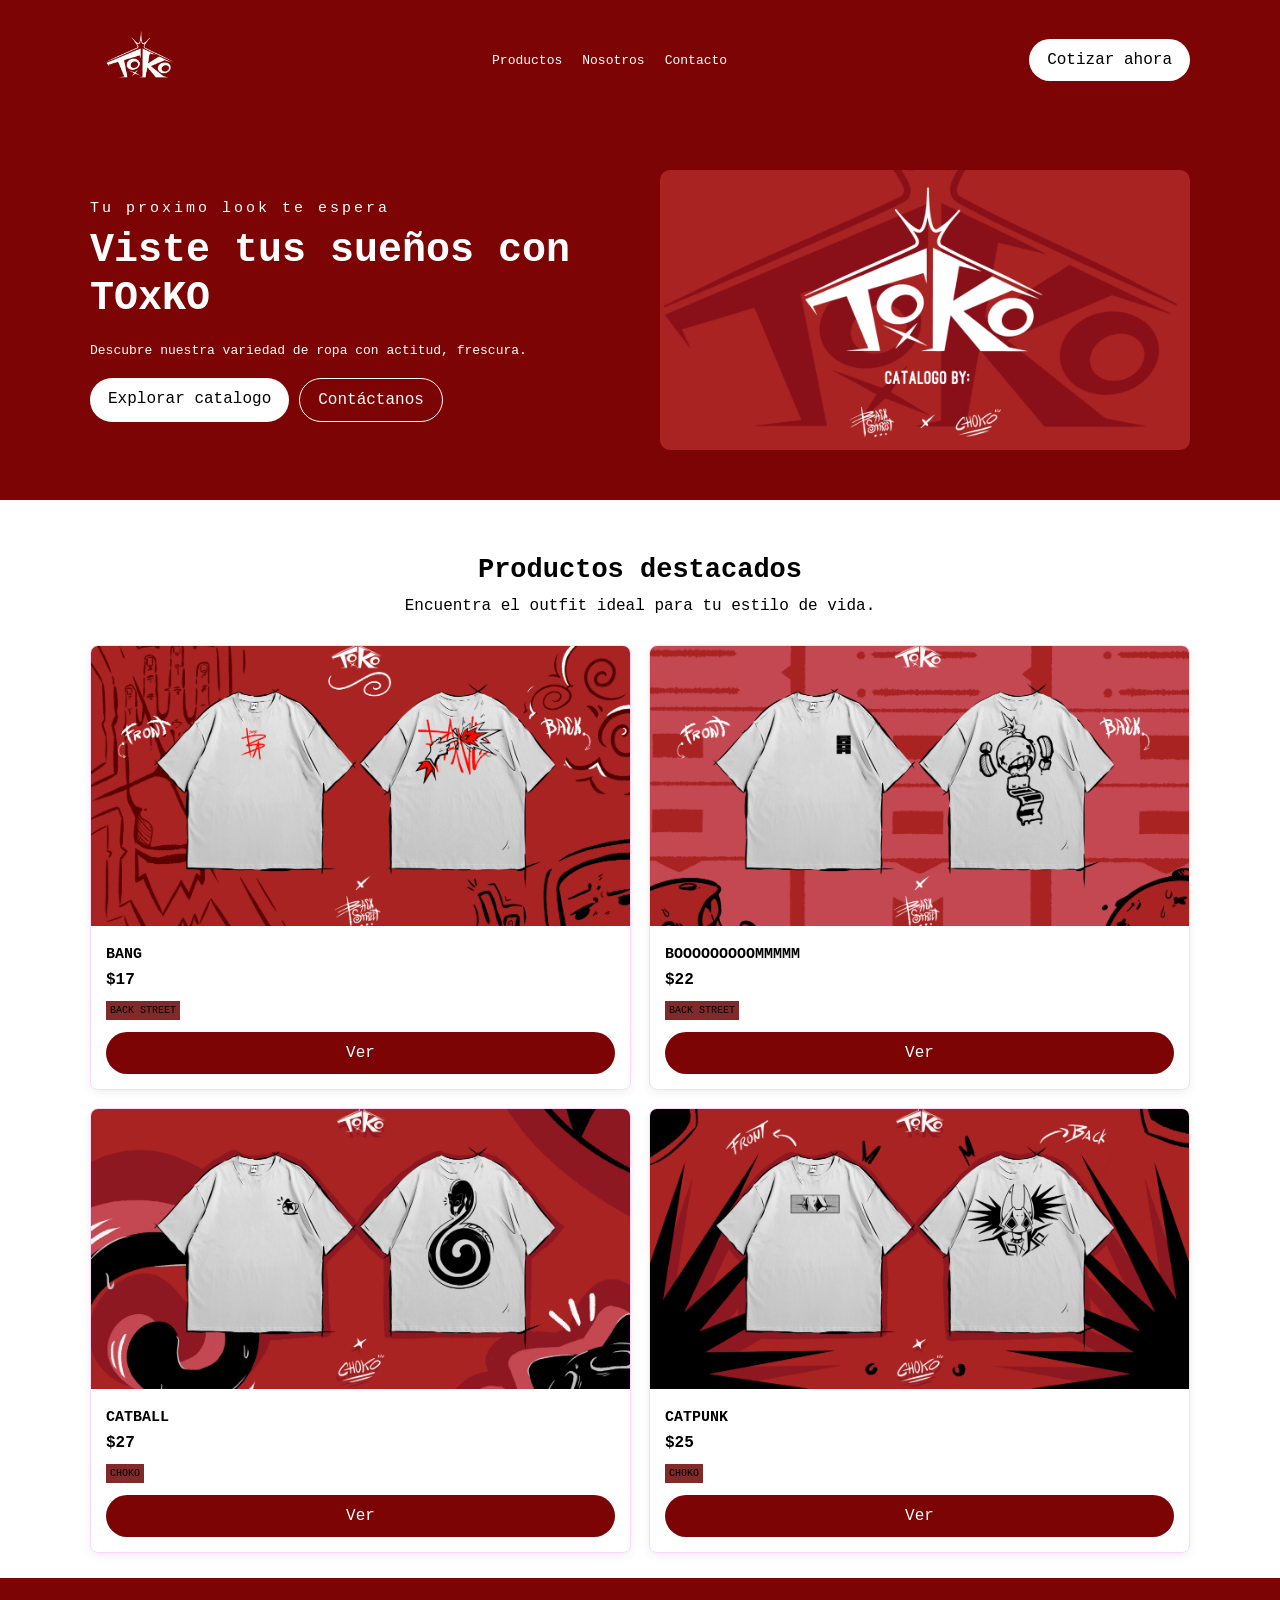
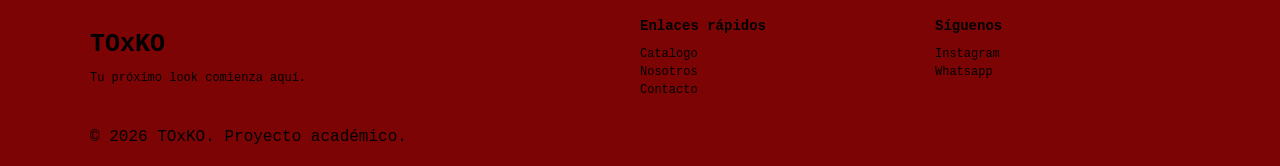
==== index.html @ c7a270e9 "V1.1" ====
<!DOCTYPE html>
<html lang="en">
<head>
    <meta charset="UTF-8">
    <meta name="viewport" content="width=device-width, initial-scale=1.0">
    <title>TOxKO</title>
    <link rel="stylesheet" href="estilos/indexsty.css">
</head>
<body>
    <!DOCTYPE html>
<html lang="es">
<head>
  <meta charset="UTF-8">
  <meta name="viewport" content="width=device-width, initial-scale=1.0">
  <meta name="description" content="AutoElite Motors: encuentra tu próximo vehículo.">
  <title>TOxKO</title>
  <link rel="stylesheet" href="css/styles.css">
</head>
<body>
  <!-- SECCIÓN 1: CABECERA Y NAVEGACIÓN -->
  <header class="encabezado" id="inicio">
    <div class="contenedor encabezado-contenido">
      <a class="marca" href="#inicio" aria-label="ToxKO, inicio">
        <img src="imagenes/Logos/TxK-Photoroom.png" alt="TOxKO" width="48" height="48">
      </a>
      <nav class="navegacion" aria-label="Navegación principal">
        <ul class="menu">
          <li><a href="productos/productos.html">Productos</a></li>
          <li><a href="sobre nosotros/sobren.html">Nosotros</a></li>
          <li><a href="Contactos/form.html">Contacto</a></li>
        </ul>
      </nav>
      <a href="Contactos/form.html" class="boton boton-principal boton-cabecera">Cotizar ahora</a>
    </div>
  </header>

  <main>
    <!-- SECCIÓN 2: PORTADA PRINCIPAL -->
    <section class="hero" aria-labelledby="titulo-principal">
      <div class="contenedor hero-contenido">
        <div class="hero-texto">
          <span class="etiqueta">Tu proximo look te espera</span>
          <h1 id="titulo-principal">Viste tus sueños con TOxKO</h1>
          <p>Descubre nuestra variedad de ropa con actitud, frescura.</p>
          <div class="hero-acciones">
            <a class="boton boton-principal" href="productos/productos.html">Explorar catalogo</a>
            <a class="boton boton-claro" href="Contactos/form.html">Contáctanos</a>
          </div>
        </div>
        <div class="hero-imagen"><img src="imagenes/Logos/Portada.jpg" alt="Productos destacados de TOxKO"></div>
      </div>
    </section>
  </main>

      <!-- SECCIÓN 3: CATÁLOGO DE Productos -->
    <section class="seccion catalogo" id="productos" aria-labelledby="titulo-vehiculos">
      <div class="contenedor">
        <div class="seccion-encabezado">
          <span class="etiqueta">Nuestro inventario</span>
          <h2 id="titulo-productos">Productos destacados</h2>
          <p>Encuentra el outfit ideal para tu estilo de vida.</p>
        </div>
        <div class="productos-grid">
          <article class="productos-card">
            <img src="imagenes/productos/Bang.jpg" alt="Bang" loading="lazy">
            <div class="productos-info">
              <h3>BANG</h3>
              <p class="productos-precio">$17</p>
               <ul class="productos-detalles"><li>BACK STREET</li></ul>
              <a href="productos/productos.html" class="boton boton-secundario">Ver</a>
            </div>
          </article>
          <article class="productos-card">
            <img src="imagenes/productos/BOOOOOOOOOMMMMM.jpg" alt="BOOM" loading="lazy">
            <div class="productos-info">
              <h3>BOOOOOOOOOMMMMM</h3>
              <p class="productos-precio">$22</p>
               <ul class="productos-detalles"><li>BACK STREET</li></ul>
              <a href="productos/productos.html" class="boton boton-secundario">Ver</a>
            </div>
          </article>
          <article class="productos-card">
            <img src="imagenes/productos/CatBall.jpg" alt="CatBall" loading="lazy">
            <div class="productos-info">
              <h3>CATBALL</h3>
              <p class="productos-precio">$27</p>
               <ul class="productos-detalles"><li>CHOKO</li></ul>
              <a href="productos/productos.html" class="boton boton-secundario">Ver</a>
            </div>
          </article>
          <article class="productos-card">
            <img src="imagenes/productos/CatPunk.jpg" alt="CatPunk" loading="lazy">
            <div class="productos-info">
              <h3>CATPUNK</h3>
              <p class="productos-precio">$25</p>
              <ul class="productos-detalles"><li>CHOKO</li></ul>
              <a href="productos/productos.html" class="boton boton-secundario">Ver</a>
            </div>
          </article>
      </div>
    </section>
  </main>
   <!-- SECCIÓN 6: PIE DE PÁGINA -->
  <footer class="pie-pagina">
    <div class="contenedor pie-grid">
      <div><h2>TOxKO</h2><p>Tu próximo look comienza aquí.</p></div>
      <div><h3>Enlaces rápidos</h3><ul><li><a href="productos/productos.html">Catalogo</a></li><li><a href="sobre nosotros/sobren.html">Nosotros</a></li><li><a href="Contactos/form.html">Contacto</a></li></ul></div>
      <div><h3>Síguenos</h3><ul><li><a href="https://www.instagram.com/to_x_ko/" target="_blank" rel="noopener noreferrer">Instagram</a></li><li><a href="https://www.tiktok.com/" target="_blank" rel="noopener noreferrer">Whatsapp</a></li></ul></div>
    </div>
    <div class="contenedor pie-inferior"><p>&copy; 2026 TOxKO. Proyecto académico.</p></div>
  </footer>
</body>
</html>
---- estilos/indexsty.css ----
* {
margin: 0;
padding: 0;
box-sizing: border-box;
}
/*En esta parte modificamos el color de las letras y el tipo de letras
con el body*/
body {
font-family:'Courier New', Courier, monospace;
color: black;
}
/*Aquí modificamos el ancho y maximo de ancho y centramos con el margin
los div con clase contenedor*/
.contenedor {
width: 86%;
max-width: 1100px;
margin: auto;
}
/*Los a no llevan decoración*/
a {
text-decoration: none;
}
/*Cambiamos el ancho de la imagen y el tipo visualizacion*/
img {
max-width: 100%;
display: block;
}
/*El area a mostrar de las class sección*/
.seccion {
padding: 25px 0;
}
/*Cambiamos el color, tamaño y el espacio del texto*/
.etiqueta {
color: white;
font-size: 15px;
letter-spacing: 3px;
}
/*Modificamos el titulo h2*/
h2 {
font-size: 27px;
margin: 12px 0;
}
/*modificamos la manera de ver los botones*/
.boton {
display: inline-block;
padding: 12px 18px;
border-radius: 200px;
font-size: 16px;
text-align: center;
cursor: pointer;
}
/*esto sirve para cuando pases el cursor por encima cambie de color*/
.boton:hover {
background: gray;
}
/* En estas clases personalizamos los colores de los diferentes botones
*/
.boton-principal {
background: white;
color: black;
}
.boton-cabecera {
background-color: white;
}
.boton-claro {
color: white;
border: 1px solid white;
}
.boton-secundario {
background: #7D0404;
color: white;
width: 100%;
}
/*modificamos el encadezado y su contenido*/
.encabezado {
background: #7D0404;
padding: 10px 0;
}
/* Acomodamos el logo y las opciones del menú para que queden en una
misma fila */
.encabezado-contenido {
display: flex;
align-items: center;
justify-content: space-between;
}
/* Definimos el tamaño del logo para que no se vea demasiado grande */
.marca img {
width: 100px;
height: 100px;
object-fit: contain;
}
/* Colocamos las opciones del menú una al lado de otra */
.menu {
display: flex;
gap: 20px;
list-style: none;
}
/* Personalizamos el color y el tamaño de las letras del menú */
.menu a {
color: white;
font-size: 13px;
}
/* Esta es la parte principal de la página, donde colocamos el fondo
rosado */
.hero {
background: #7D0404;
color: white;
padding: 50px 0;
}
/* Dividimos esta sección en dos partes para colocar el texto y la imagen
*/
.hero-contenido {
display: grid;
grid-template-columns: 1fr 1fr;
gap: 40px;
align-items: center;
}
/* Modificamos el tamaño del título principal y el espacio que tiene
alrededor */
.hero-texto h1 {
font-size: 40px;
line-height: 1.2;
margin: 10px 0 20px;
}
.hero-texto p {
font-size: 13px;
margin-bottom: 20px;
}
/* Colocamos los botones uno al lado del otro */
.hero-acciones {
display: flex;
gap: 10px;
}
.hero-imagen img {
width: 100%;
height: 280px;
object-fit: cover;
border-radius: 10px;
}
.seccion-encabezado {
text-align: center;
margin-bottom: 30px;
}
.productos-grid {
display: grid;
grid-template-columns: repeat(2,1fr);
gap: 18px;
}

.pie-pagina {
background: #7D0404;
color: rgb(0, 0, 0);
padding: 40px 0 20px;
}
.pie-grid {
display: grid;
grid-template-columns: 2fr 1fr 1fr;
gap: 40px;
padding-bottom: 30px;
}
.pie-grid h2 {
font-size: 25px;
}
.pie-grid h3 {
font-size: 14px;
margin-bottom: 10px;
}
.pie-grid p,
.pie-grid a {
color: #000000;
font-size: 12px;
}
.pie-grid ul {
list-style: none;
}
.productos-card {
border: 1px solid #FCD7FB;
border-radius: 8px;
overflow: hidden;
box-shadow: 0 3px 10px #00000010;
}
.productos-card > img {
width: 100%;
height: 280px;
object-fit: cover;
}
.productos-info {
padding: 15px;
}

.productos-info h3 {
font-size: 15px;
margin: 5px 0;
}
.productos-precio {
color: black;
font-weight: bold;
margin: 8px 0;
}
.productos-detalles {
display: flex;
flex-wrap: wrap;
gap: 5px;
list-style: none;
margin: 12px 0;
}
/* Damos un fondo rosado a cada detalle para que se diferencie de la
información */
.productos-detalles li {
background: #822A2A;
padding: 4px;
font-size: 10px;
}
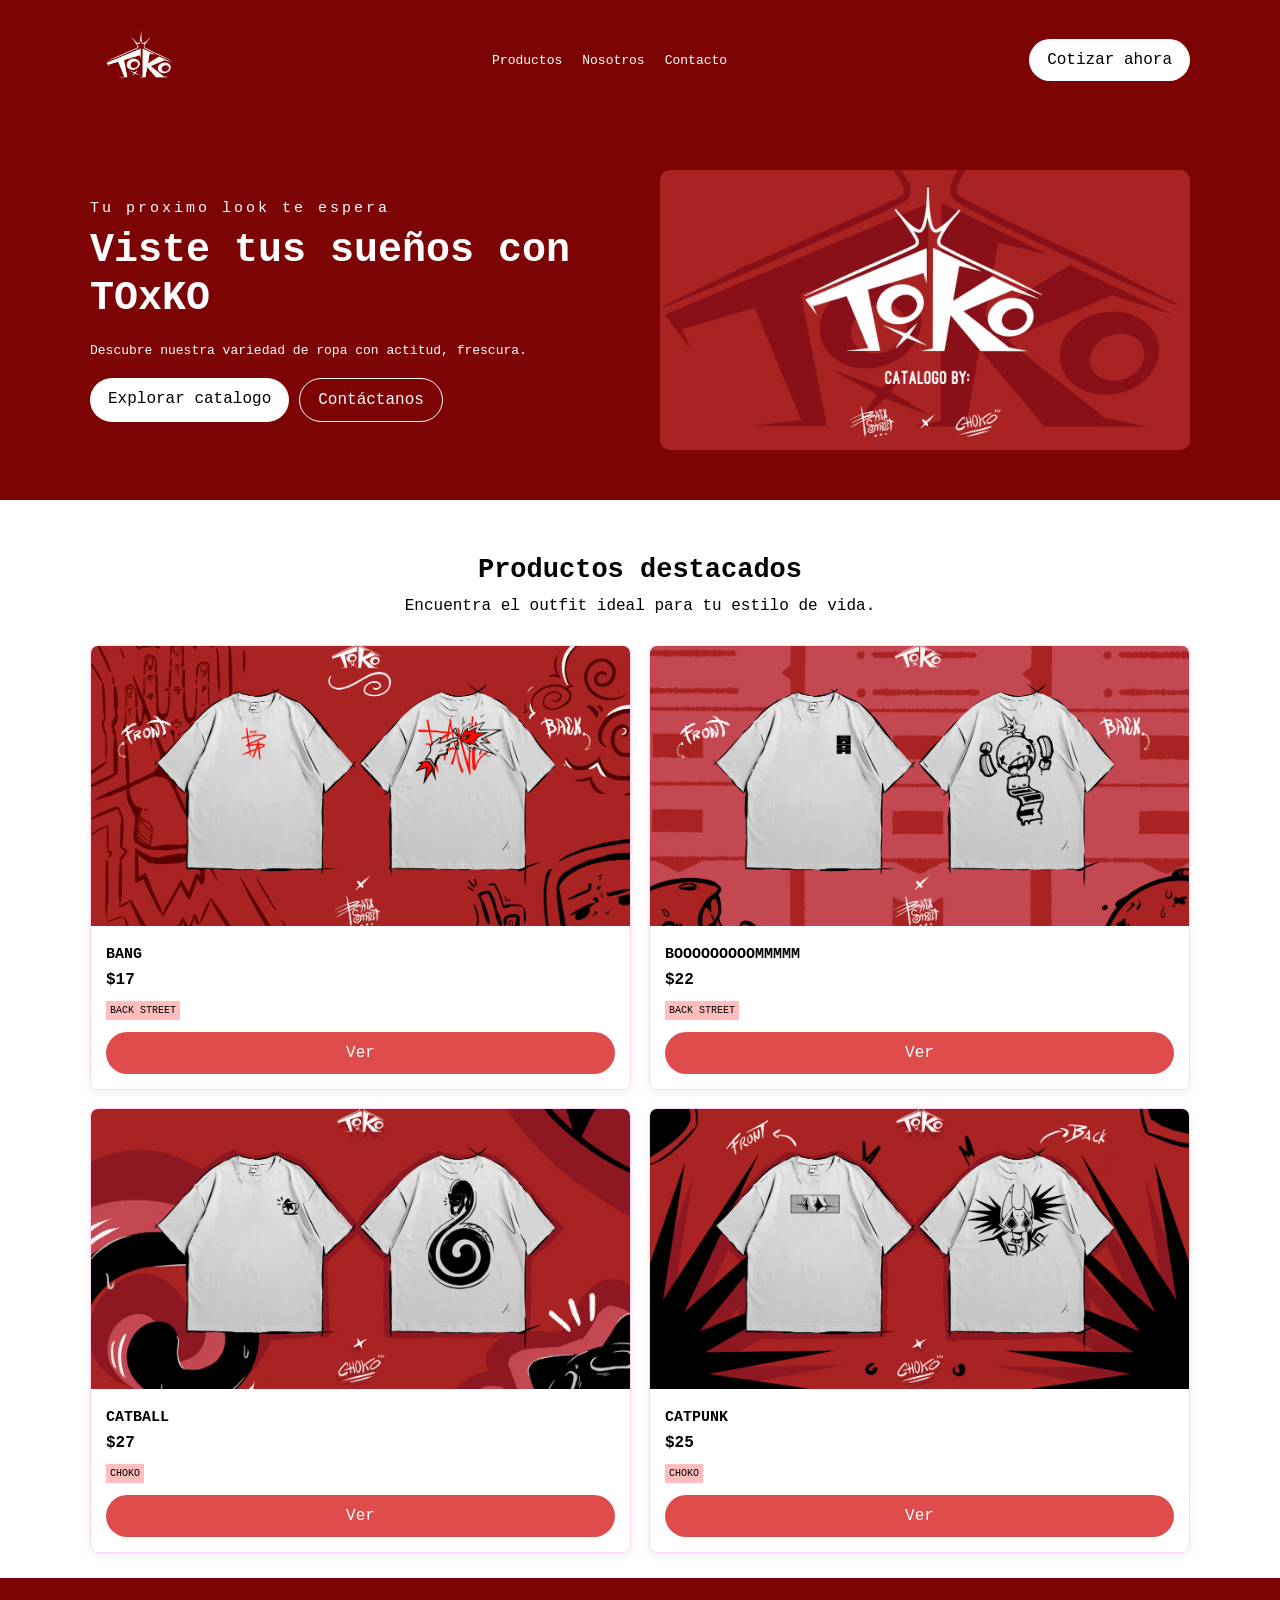
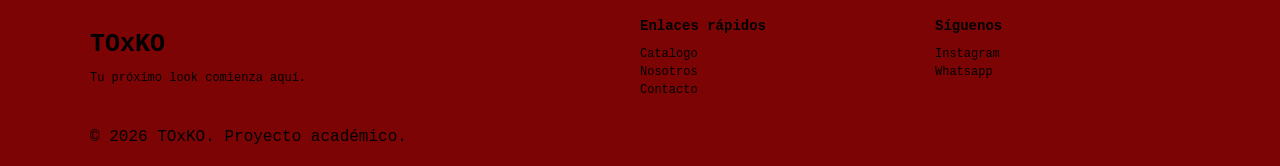
==== commit 24c068ee: "1.1.2" ====
--- a/index.html
+++ b/index.html
@@ -4,7 +4,7 @@
     <meta charset="UTF-8">
     <meta name="viewport" content="width=device-width, initial-scale=1.0">
     <title>TOxKO</title>
-    <link rel="stylesheet" href="estilos/indexsty.css">
+    <link rel="stylesheet" href="index/indexsty.css">
 </head>
 <body>
     <!DOCTYPE html>
@@ -12,7 +12,7 @@
 <head>
   <meta charset="UTF-8">
   <meta name="viewport" content="width=device-width, initial-scale=1.0">
-  <meta name="description" content="AutoElite Motors: encuentra tu próximo vehículo.">
+  <meta name="description" content="TOxKO : encuentra tu próximo look.">
   <title>TOxKO</title>
   <link rel="stylesheet" href="css/styles.css">
 </head>
@@ -109,5 +109,7 @@
     </div>
     <div class="contenedor pie-inferior"><p>&copy; 2026 TOxKO. Proyecto académico.</p></div>
   </footer>
+
+  <script src="index/index.js"></script>
 </body>
 </html>
--- a/index/indexsty.css
+++ b/index/indexsty.css
@@ -0,0 +1,267 @@
+* {
+margin: 0;
+padding: 0;
+box-sizing: border-box;
+}
+/*En esta parte modificamos el color de las letras y el tipo de letras
+con el body*/
+body {
+font-family:'Courier New', Courier, monospace;
+color: black;
+}
+/*Aquí modificamos el ancho y maximo de ancho y centramos con el margin
+los div con clase contenedor*/
+.contenedor {
+width: 86%;
+max-width: 1100px;
+margin: auto;
+}
+/*Los a no llevan decoración*/
+a {
+text-decoration: none;
+}
+/*Cambiamos el ancho de la imagen y el tipo visualizacion*/
+img {
+max-width: 100%;
+display: block;
+}
+/*El area a mostrar de las class sección*/
+.seccion {
+padding: 25px 0;
+}
+/*Cambiamos el color, tamaño y el espacio del texto*/
+.etiqueta {
+color: white;
+font-size: 15px;
+letter-spacing: 3px;
+}
+/*Modificamos el titulo h2*/
+h2 {
+font-size: 27px;
+margin: 12px 0;
+}
+/*modificamos la manera de ver los botones*/
+.boton {
+display: inline-block;
+padding: 12px 18px;
+border-radius: 200px;
+font-size: 16px;
+text-align: center;
+cursor: pointer;
+}
+/*esto sirve para cuando pases el cursor por encima cambie de color*/
+.boton:hover {
+background: gray;
+}
+/* En estas clases personalizamos los colores de los diferentes botones
+*/
+.boton-principal {
+background: white;
+color: black;
+}
+.boton-cabecera {
+background-color: white;
+}
+.boton-claro {
+color: white;
+border: 1px solid white;
+}
+.boton-secundario {
+background: #de4c4c;
+color: white;
+width: 100%;
+}
+/*modificamos el encadezado y su contenido*/
+.encabezado {
+background: #7D0404;
+padding: 10px 0;
+}
+/* Acomodamos el logo y las opciones del menú para que queden en una
+misma fila */
+.encabezado-contenido {
+display: flex;
+align-items: center;
+justify-content: space-between;
+}
+/* Definimos el tamaño del logo para que no se vea demasiado grande */
+.marca img {
+width: 100px;
+height: 100px;
+object-fit: contain;
+}
+/* Colocamos las opciones del menú una al lado de otra */
+.menu {
+display: flex;
+gap: 20px;
+list-style: none;
+}
+/* Personalizamos el color y el tamaño de las letras del menú */
+.menu a {
+color: white;
+font-size: 13px;
+}
+/* Esta es la parte principal de la página, donde colocamos el fondo
+rosado */
+.hero {
+background: #7D0404;
+color: white;
+padding: 50px 0;
+}
+/* Dividimos esta sección en dos partes para colocar el texto y la imagen
+*/
+.hero-contenido {
+display: grid;
+grid-template-columns: 1fr 1fr;
+gap: 40px;
+align-items: center;
+}
+/* Modificamos el tamaño del título principal y el espacio que tiene
+alrededor */
+.hero-texto h1 {
+font-size: 40px;
+line-height: 1.2;
+margin: 10px 0 20px;
+}
+.hero-texto p {
+font-size: 13px;
+margin-bottom: 20px;
+}
+/* Colocamos los botones uno al lado del otro */
+.hero-acciones {
+display: flex;
+gap: 10px;
+}
+.hero-imagen img {
+width: 100%;
+height: 280px;
+object-fit: cover;
+border-radius: 10px;
+}
+.seccion-encabezado {
+text-align: center;
+margin-bottom: 30px;
+}
+.productos-grid {
+display: grid;
+grid-template-columns: repeat(2,1fr);
+gap: 18px;
+}
+
+.pie-pagina {
+background: #7D0404;
+color: rgb(0, 0, 0);
+padding: 40px 0 20px;
+}
+.pie-grid {
+display: grid;
+grid-template-columns: 2fr 1fr 1fr;
+gap: 40px;
+padding-bottom: 30px;
+}
+.pie-grid h2 {
+font-size: 25px;
+}
+.pie-grid h3 {
+font-size: 14px;
+margin-bottom: 10px;
+}
+.pie-grid p,
+.pie-grid a {
+color: #000000;
+font-size: 12px;
+}
+.pie-grid ul {
+list-style: none;
+}
+.productos-card {
+border: 1px solid #FCD7FB;
+border-radius: 8px;
+overflow: hidden;
+box-shadow: 0 3px 10px #00000010;
+}
+.productos-card > img {
+width: 100%;
+height: 280px;
+object-fit: cover;
+}
+.productos-info {
+padding: 15px;
+}
+
+.productos-info h3 {
+font-size: 15px;
+margin: 5px 0;
+}
+.productos-precio {
+color: black;
+font-weight: bold;
+margin: 8px 0;
+}
+.productos-detalles {
+display: flex;
+flex-wrap: wrap;
+gap: 5px;
+list-style: none;
+margin: 12px 0;
+}
+/* Damos un fondo rosado a cada detalle para que se diferencie de la
+información */
+.productos-detalles li {
+background: #ffbdbd;
+padding: 4px;
+font-size: 10px;
+}
+
+/*Adaptación para moviles*/
+@media (max-width: 768px) {
+  
+  /* 1. Header responsivo: apila el logo, el menú y el botón hacia abajo */
+  .encabezado-contenido {
+    flex-direction: column;
+    gap: 15px;
+    text-align: center;
+  }
+  
+  .menu {
+    flex-direction: row; /* Mantiene los links horizontales pero cómodos */
+    justify-content: center;
+    flex-wrap: wrap;
+    gap: 15px;
+  }
+
+  /* 2. Portada (Hero): Pasa de 2 columnas a 1 sola columna vertical */
+  .hero-contenido {
+    grid-template-columns: 1fr;
+    gap: 25px;
+    text-align: center;
+  }
+  
+  .hero-texto h1 {
+    font-size: 30px; /* Letras un poco más chicas para que no se corten */
+  }
+  
+  .hero-acciones {
+    justify-content: center; /* Centra los botones en el celular */
+  }
+
+  /* 3. Catálogo: Convierte los productos a 1 sola columna para que se vean grandes */
+  .productos-grid {
+    grid-template-columns: 1fr;
+    gap: 25px;
+  }
+  
+  .productos-card > img {
+    height: 320px; /* Le da una mejor proporción a las fotos de las prendas */
+  }
+
+  /* 4. Footer: Pasa de las 3 columnas anchas a una sola lista limpia */
+  .pie-grid {
+    grid-template-columns: 1fr;
+    text-align: center;
+    gap: 30px;
+  }
+  
+  .pie-grid ul {
+    padding: 0;
+  }
+}
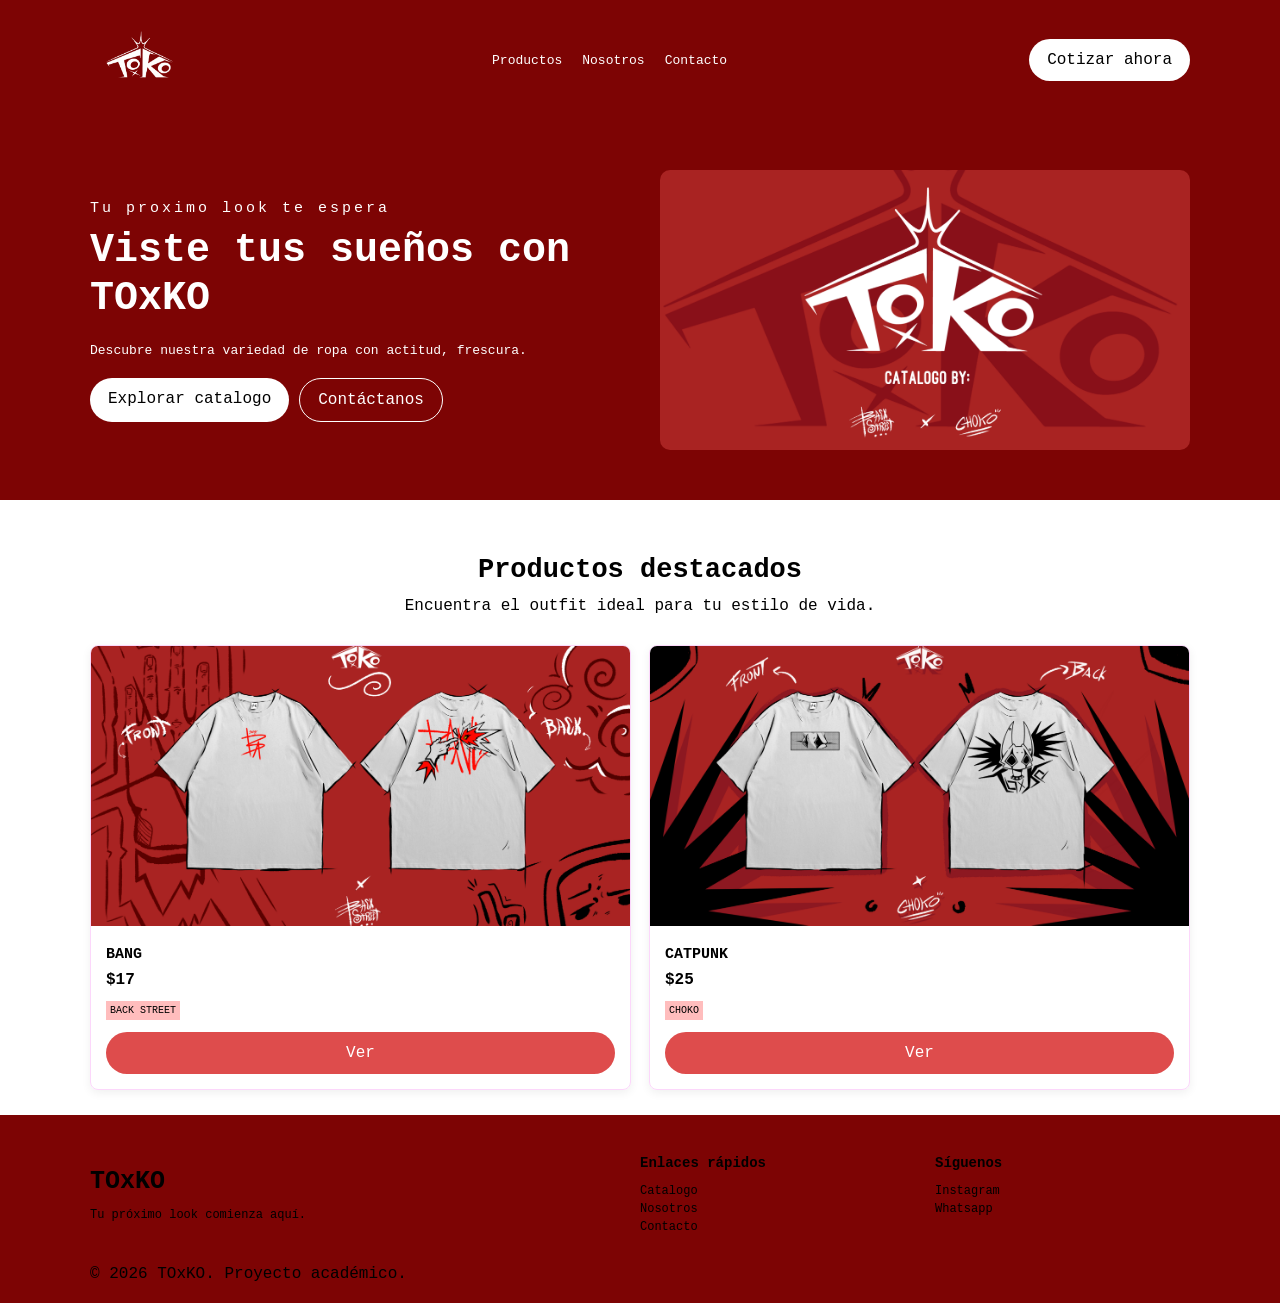
==== commit f3528522: "1.1.4" ====
--- a/index.html
+++ b/index.html
@@ -71,24 +71,6 @@
             </div>
           </article>
           <article class="productos-card">
-            <img src="imagenes/productos/BOOOOOOOOOMMMMM.jpg" alt="BOOM" loading="lazy">
-            <div class="productos-info">
-              <h3>BOOOOOOOOOMMMMM</h3>
-              <p class="productos-precio">$22</p>
-               <ul class="productos-detalles"><li>BACK STREET</li></ul>
-              <a href="productos/productos.html" class="boton boton-secundario">Ver</a>
-            </div>
-          </article>
-          <article class="productos-card">
-            <img src="imagenes/productos/CatBall.jpg" alt="CatBall" loading="lazy">
-            <div class="productos-info">
-              <h3>CATBALL</h3>
-              <p class="productos-precio">$27</p>
-               <ul class="productos-detalles"><li>CHOKO</li></ul>
-              <a href="productos/productos.html" class="boton boton-secundario">Ver</a>
-            </div>
-          </article>
-          <article class="productos-card">
             <img src="imagenes/productos/CatPunk.jpg" alt="CatPunk" loading="lazy">
             <div class="productos-info">
               <h3>CATPUNK</h3>
@@ -105,7 +87,7 @@
     <div class="contenedor pie-grid">
       <div><h2>TOxKO</h2><p>Tu próximo look comienza aquí.</p></div>
       <div><h3>Enlaces rápidos</h3><ul><li><a href="productos/productos.html">Catalogo</a></li><li><a href="sobre nosotros/sobren.html">Nosotros</a></li><li><a href="Contactos/form.html">Contacto</a></li></ul></div>
-      <div><h3>Síguenos</h3><ul><li><a href="https://www.instagram.com/to_x_ko/" target="_blank" rel="noopener noreferrer">Instagram</a></li><li><a href="https://www.tiktok.com/" target="_blank" rel="noopener noreferrer">Whatsapp</a></li></ul></div>
+      <div><h3>Síguenos</h3><ul><li><a href="https://www.instagram.com/to_x_ko/" target="_blank" rel="noopener noreferrer">Instagram</a></li><li><a href="https://wa.me/0999794900" target="_blank" rel="noopener noreferrer">Whatsapp</a></li></ul></div>
     </div>
     <div class="contenedor pie-inferior"><p>&copy; 2026 TOxKO. Proyecto académico.</p></div>
   </footer>
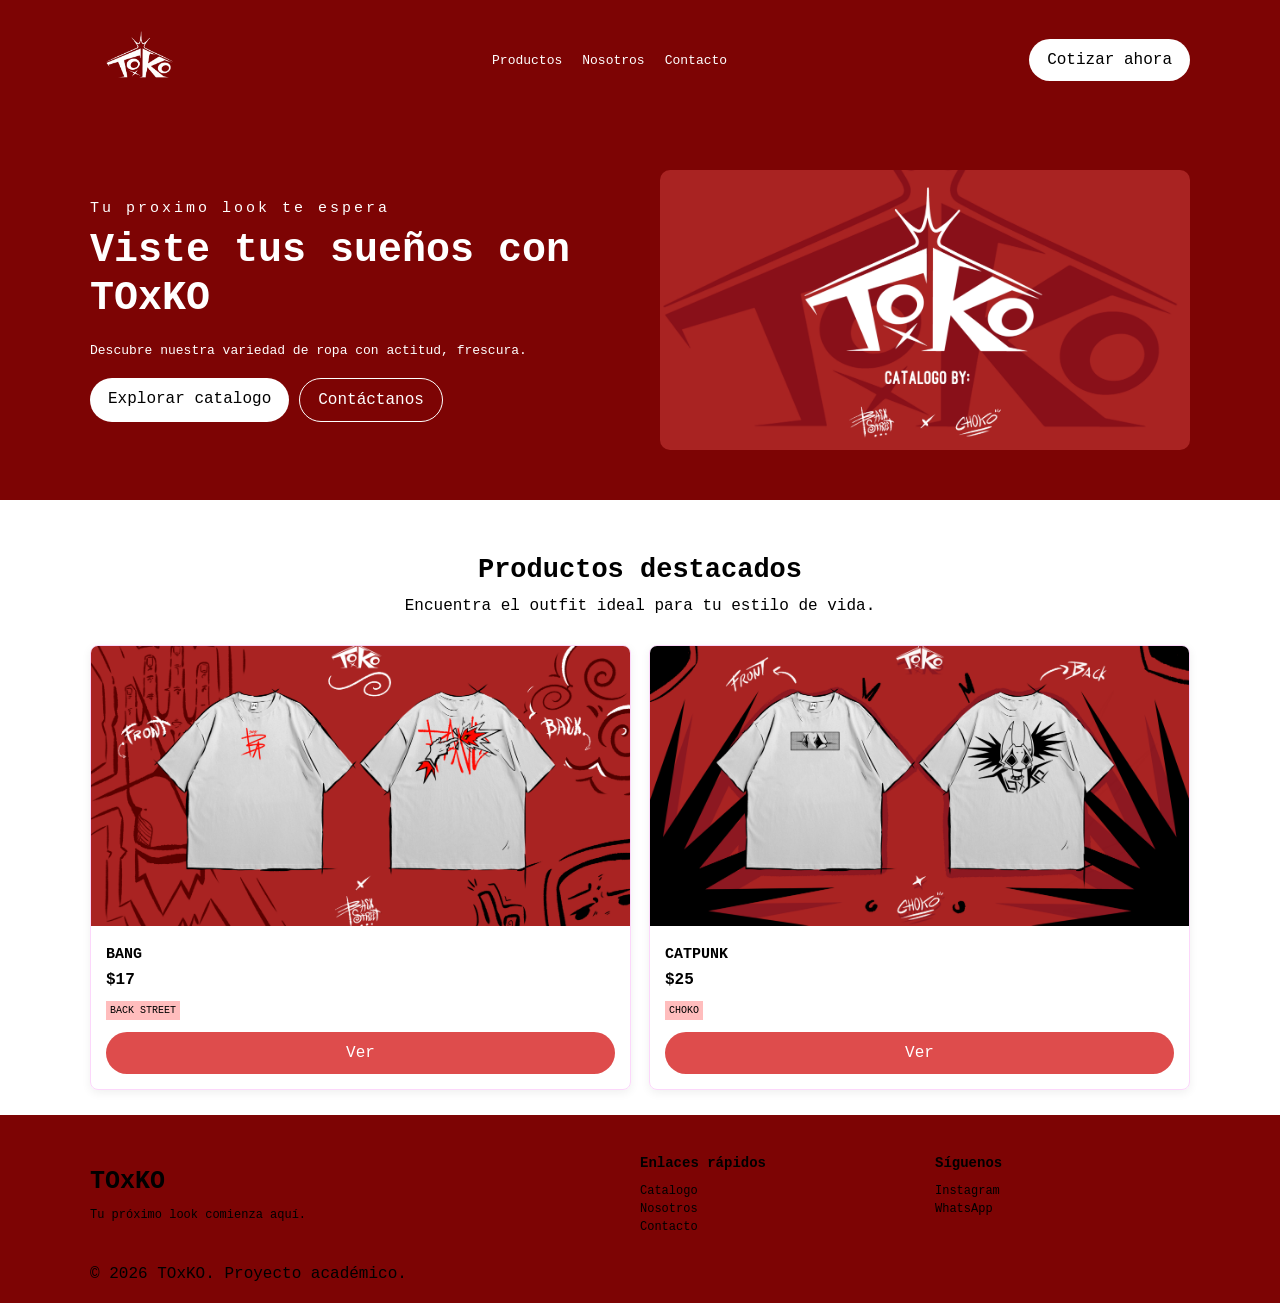
==== commit 050abd40: "1.1.6" ====
--- a/index.html
+++ b/index.html
@@ -87,7 +87,7 @@
     <div class="contenedor pie-grid">
       <div><h2>TOxKO</h2><p>Tu próximo look comienza aquí.</p></div>
       <div><h3>Enlaces rápidos</h3><ul><li><a href="productos/productos.html">Catalogo</a></li><li><a href="sobre nosotros/sobren.html">Nosotros</a></li><li><a href="Contactos/form.html">Contacto</a></li></ul></div>
-      <div><h3>Síguenos</h3><ul><li><a href="https://www.instagram.com/to_x_ko/" target="_blank" rel="noopener noreferrer">Instagram</a></li><li><a href="https://wa.me/0999794900" target="_blank" rel="noopener noreferrer">Whatsapp</a></li></ul></div>
+      <div><h3>Síguenos</h3><ul><li><a href="https://www.instagram.com/to_x_ko/" target="_blank" rel="noopener noreferrer">Instagram</a></li><li><a href="https://wa.me/0999794900" target="_blank" rel="noopener noreferrer">WhatsApp</a></li></ul></div>
     </div>
     <div class="contenedor pie-inferior"><p>&copy; 2026 TOxKO. Proyecto académico.</p></div>
   </footer>
